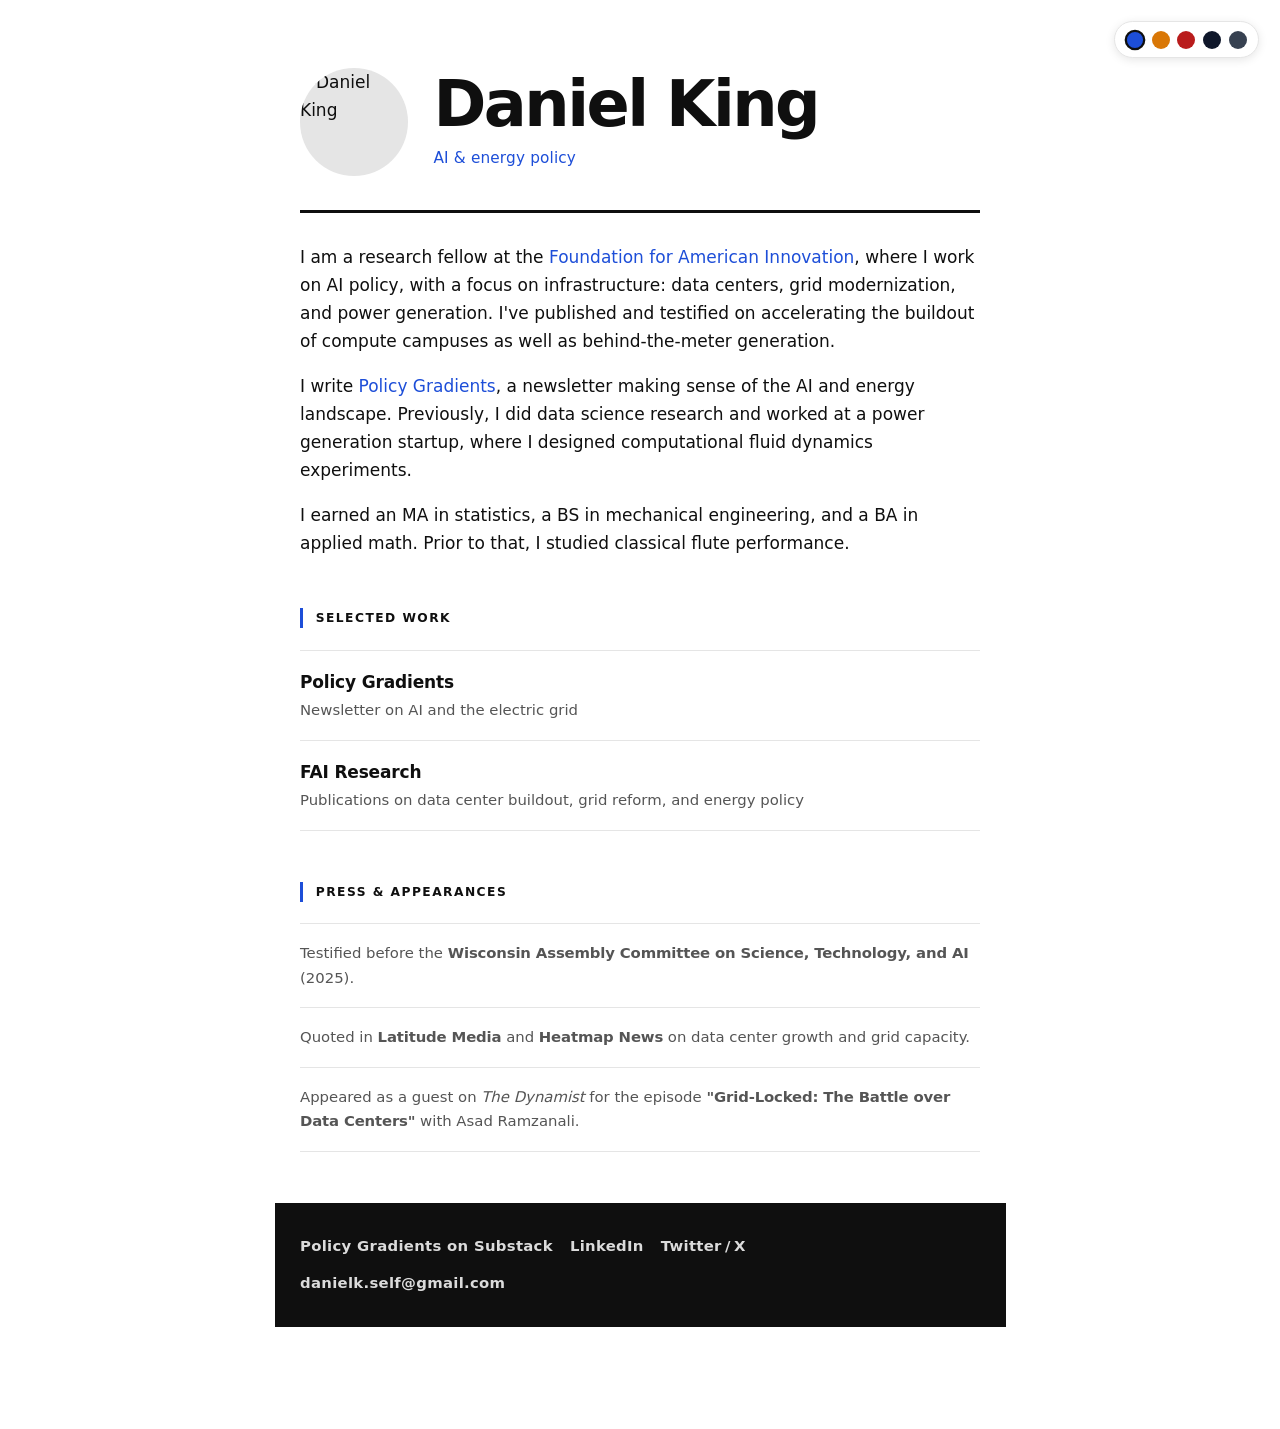
==== index.html @ 3349a97e "Add live theme switcher with 5 color schemes Co-Authored-By: Claude Sonnet 4.6 <noreply@anthropic.co" ====
<!DOCTYPE html>
<html lang="en" data-theme="blue">
<head>
  <meta charset="UTF-8">
  <meta name="viewport" content="width=device-width, initial-scale=1.0">
  <meta name="description" content="Daniel King — AI and energy policy researcher at the Foundation for American Innovation.">
  <title>Daniel King</title>
  <link rel="stylesheet" href="style.css">
</head>
<body>
  <main>

    <header>
      <img src="photo.png" alt="Daniel King" class="avatar">
      <div class="header-text">
        <h1>Daniel King</h1>
        <p class="tagline">AI &amp; energy policy</p>
      </div>
    </header>

    <section class="about">
      <p>
        I am a research fellow at the <a href="https://thefai.org">Foundation for American Innovation</a>,
        where I work on AI policy, with a focus on infrastructure: data centers, grid modernization, and power generation. I've published and testified on accelerating the buildout of compute campuses as well as behind-the-meter generation.
      </p>
      <p>
        I write <a href="https://www.policygradients.com/">Policy Gradients</a>, a newsletter
        making sense of the AI and energy landscape. Previously, I did data science research and worked at a power generation startup, where I designed computational fluid dynamics experiments.
      </p>
      <p>
        I earned an MA in statistics, a BS in mechanical engineering, and a BA in applied math. Prior to that, I studied classical flute performance.
      </p>
    </section>

    <section>
      <h2>Selected Work</h2>
      <ul class="work-list">
        <li>
          <a href="https://www.policygradients.com/">Policy Gradients</a>
          <span>Newsletter on AI and the electric grid</span>
        </li>
        <li>
          <a href="https://www.thefai.org/profile/daniel-king">FAI Research</a>
          <span>Publications on data center buildout, grid reform, and energy policy</span>
        </li>
      </ul>
    </section>

    <section>
      <h2>Press &amp; Appearances</h2>
      <ul class="work-list">
        <li>
          <span class="press">Testified before the <a href="https://wiseye.org/2025/11/05/assembly-committee-on-science-technology-and-ai-6/?startStreamAt=13943">Wisconsin Assembly Committee on Science, Technology, and AI</a> (2025).</span>
        </li>
        <li>
          <span class="press">Quoted in <a href="https://www.latitudemedia.com/news/hyperscalers-give-pjm-a-counterproposal-on-load-flexibility/">Latitude Media</a> and <a href="https://heatmap.news/politics/data-center-cancellations-2025">Heatmap News</a> on data center growth and grid capacity.</span>
        </li>
        <li>
          <span class="press">Appeared as a guest on <em>The Dynamist</em> for the episode <a href="https://open.spotify.com/episode/0bmX4rCqoXgLRL2Nr59qss">"Grid-Locked: The Battle over Data Centers"</a> with Asad Ramzanali.</span>
        </li>
      </ul>
    </section>

    <footer>
      <a href="https://www.policygradients.com/">Policy Gradients on Substack</a>
      <a href="https://www.linkedin.com/in/d-j-k">LinkedIn</a>
      <a href="https://twitter.com/The_DanielKing">Twitter&thinsp;/&thinsp;X</a>
      <a href="#" id="email-link">Email</a>
    </footer>

  </main>

  <div id="theme-switcher" aria-label="Theme switcher">
    <button data-theme="blue"  style="background:#1d4ed8" title="Blue"></button>
    <button data-theme="amber" style="background:#d97706" title="Amber"></button>
    <button data-theme="red"   style="background:#b91c1c" title="Red"></button>
    <button data-theme="navy"  style="background:#0f172a" title="Navy"></button>
    <button data-theme="mono"  style="background:#374151" title="Mono"></button>
  </div>

  <script>
    (function () {
      var saved = localStorage.getItem('theme') || 'blue';
      document.documentElement.setAttribute('data-theme', saved);

      var btns = document.querySelectorAll('#theme-switcher button');
      btns.forEach(function (btn) {
        if (btn.dataset.theme === saved) btn.classList.add('active');
        btn.addEventListener('click', function () {
          document.documentElement.setAttribute('data-theme', this.dataset.theme);
          localStorage.setItem('theme', this.dataset.theme);
          btns.forEach(function (b) { b.classList.remove('active'); });
          this.classList.add('active');
        });
      });

      var el = document.getElementById('email-link');
      var addr = ['danielk.self', 'gmail.com'].join('@');
      el.href = 'mailto:' + addr;
      el.textContent = addr;
    })();
  </script>
</body>
</html>
---- style.css ----
/* ----------------------------------------
   Themes
---------------------------------------- */

:root,
[data-theme="blue"] {
  --text:        #0f0f0f;
  --muted:       #555555;
  --bg:          #ffffff;
  --accent:      #1d4ed8;
  --border:      #e5e5e5;
  --footer-bg:   #0f0f0f;
  --footer-text: #ffffff;
  --max-w:       680px;
}

[data-theme="amber"] {
  --text:        #1e293b;
  --muted:       #64748b;
  --bg:          #ffffff;
  --accent:      #d97706;
  --border:      #e2e8f0;
  --footer-bg:   #1e293b;
  --footer-text: #ffffff;
}

[data-theme="red"] {
  --text:        #0f0f0f;
  --muted:       #555555;
  --bg:          #ffffff;
  --accent:      #b91c1c;
  --border:      #e5e5e5;
  --footer-bg:   #0f0f0f;
  --footer-text: #ffffff;
}

[data-theme="navy"] {
  --text:        #f1f5f9;
  --muted:       #94a3b8;
  --bg:          #0f172a;
  --accent:      #38bdf8;
  --border:      #1e293b;
  --footer-bg:   #020617;
  --footer-text: #f1f5f9;
}

[data-theme="mono"] {
  --text:        #0f0f0f;
  --muted:       #666666;
  --bg:          #ffffff;
  --accent:      #374151;
  --border:      #e5e5e5;
  --footer-bg:   #0f0f0f;
  --footer-text: #ffffff;
}

/* ----------------------------------------
   Base
---------------------------------------- */

*, *::before, *::after {
  box-sizing: border-box;
  margin: 0;
  padding: 0;
}

html {
  font-size: 17px;
  -webkit-font-smoothing: antialiased;
}

body {
  background: var(--bg);
  color: var(--text);
  font-family: -apple-system, BlinkMacSystemFont, 'Segoe UI', system-ui, sans-serif;
  line-height: 1.65;
  padding: 4rem 1.5rem 6rem;
  transition: background 0.2s, color 0.2s;
}

main {
  max-width: var(--max-w);
  margin: 0 auto;
}

/* ----------------------------------------
   Links
---------------------------------------- */

a {
  color: var(--accent);
  text-decoration: none;
  font-weight: 500;
  transition: opacity 0.15s;
}

a:hover {
  opacity: 0.7;
}

[data-theme="mono"] a {
  text-decoration: underline;
  text-underline-offset: 3px;
  text-decoration-thickness: 1px;
}

/* ----------------------------------------
   Header
---------------------------------------- */

header {
  display: flex;
  flex-direction: row;
  align-items: center;
  gap: 1.5rem;
  margin-bottom: 1.75rem;
  padding-bottom: 2rem;
  border-bottom: 3px solid var(--text);
}

.avatar {
  width: 108px;
  height: 108px;
  border-radius: 50%;
  object-fit: cover;
  object-position: 55% 10%;
  flex-shrink: 0;
  background: var(--border);
}

.header-text h1 {
  font-size: clamp(2.6rem, 8vw, 3.75rem);
  font-weight: 800;
  letter-spacing: -0.04em;
  line-height: 1.0;
  margin-bottom: 0.5rem;
}

.tagline {
  font-size: 0.9rem;
  font-weight: 500;
  color: var(--accent);
  letter-spacing: 0.01em;
}

.tagline a {
  color: var(--accent);
  text-decoration: underline;
  text-underline-offset: 3px;
  text-decoration-thickness: 1px;
  font-weight: 500;
}

.tagline a:hover {
  opacity: 0.7;
}

/* ----------------------------------------
   About
---------------------------------------- */

.about {
  margin-bottom: 3rem;
}

.about p {
  margin-bottom: 1rem;
}

.about p:last-child {
  margin-bottom: 0;
}

/* ----------------------------------------
   Sections
---------------------------------------- */

section {
  margin-bottom: 3rem;
}

h2 {
  font-size: 0.72rem;
  font-weight: 700;
  letter-spacing: 0.12em;
  text-transform: uppercase;
  color: var(--text);
  margin-bottom: 1.25rem;
  padding-left: 0.75rem;
  border-left: 3px solid var(--accent);
}

/* ----------------------------------------
   Work list
---------------------------------------- */

.work-list {
  list-style: none;
  display: flex;
  flex-direction: column;
  gap: 0;
}

.work-list li {
  display: flex;
  flex-direction: column;
  gap: 0.15rem;
  padding: 1rem 0;
  border-bottom: 1px solid var(--border);
}

.work-list li:first-child {
  border-top: 1px solid var(--border);
}

.work-list a {
  font-size: 1rem;
  font-weight: 600;
  color: var(--text);
  letter-spacing: -0.01em;
}

.work-list a:hover {
  color: var(--accent);
  opacity: 1;
}

.work-list span {
  font-size: 0.875rem;
  color: var(--muted);
  font-weight: 400;
}

.work-list .press {
  font-size: 0.875rem;
  color: var(--muted);
  font-weight: 400;
}

.work-list .press a {
  font-size: 0.875rem;
  font-weight: 600;
  color: var(--muted);
}

.work-list .press a:hover {
  color: var(--accent);
  opacity: 1;
}

/* ----------------------------------------
   Footer links
---------------------------------------- */

footer {
  display: flex;
  flex-wrap: wrap;
  gap: 0;
  margin-top: 1rem;
  background: var(--footer-bg);
  padding: 1.5rem;
  margin-left: -1.5rem;
  margin-right: -1.5rem;
}

footer a {
  font-size: 0.875rem;
  font-weight: 600;
  color: var(--footer-text);
  letter-spacing: 0.02em;
  padding: 0.35rem 1rem 0.35rem 0;
  opacity: 0.85;
  transition: opacity 0.15s;
}

footer a:hover {
  opacity: 1;
}

/* ----------------------------------------
   Theme switcher
---------------------------------------- */

#theme-switcher {
  position: fixed;
  top: 1.25rem;
  right: 1.25rem;
  display: flex;
  align-items: center;
  gap: 0.45rem;
  z-index: 999;
  background: var(--bg);
  border: 1px solid var(--border);
  padding: 0.5rem 0.65rem;
  border-radius: 99px;
  box-shadow: 0 2px 10px rgba(0,0,0,0.1);
}

#theme-switcher button {
  width: 18px;
  height: 18px;
  border-radius: 50%;
  border: 2px solid transparent;
  cursor: pointer;
  padding: 0;
  transition: transform 0.15s, border-color 0.15s;
}

#theme-switcher button:hover {
  transform: scale(1.25);
}

#theme-switcher button.active {
  border-color: var(--text);
  transform: scale(1.15);
}

/* ----------------------------------------
   Responsive
---------------------------------------- */

@media (max-width: 480px) {
  html {
    font-size: 16px;
  }

  body {
    padding: 2.5rem 1.25rem 4rem;
  }

  footer {
    margin-left: -1.25rem;
    margin-right: -1.25rem;
  }

  #theme-switcher {
    top: 0.75rem;
    right: 0.75rem;
  }
}
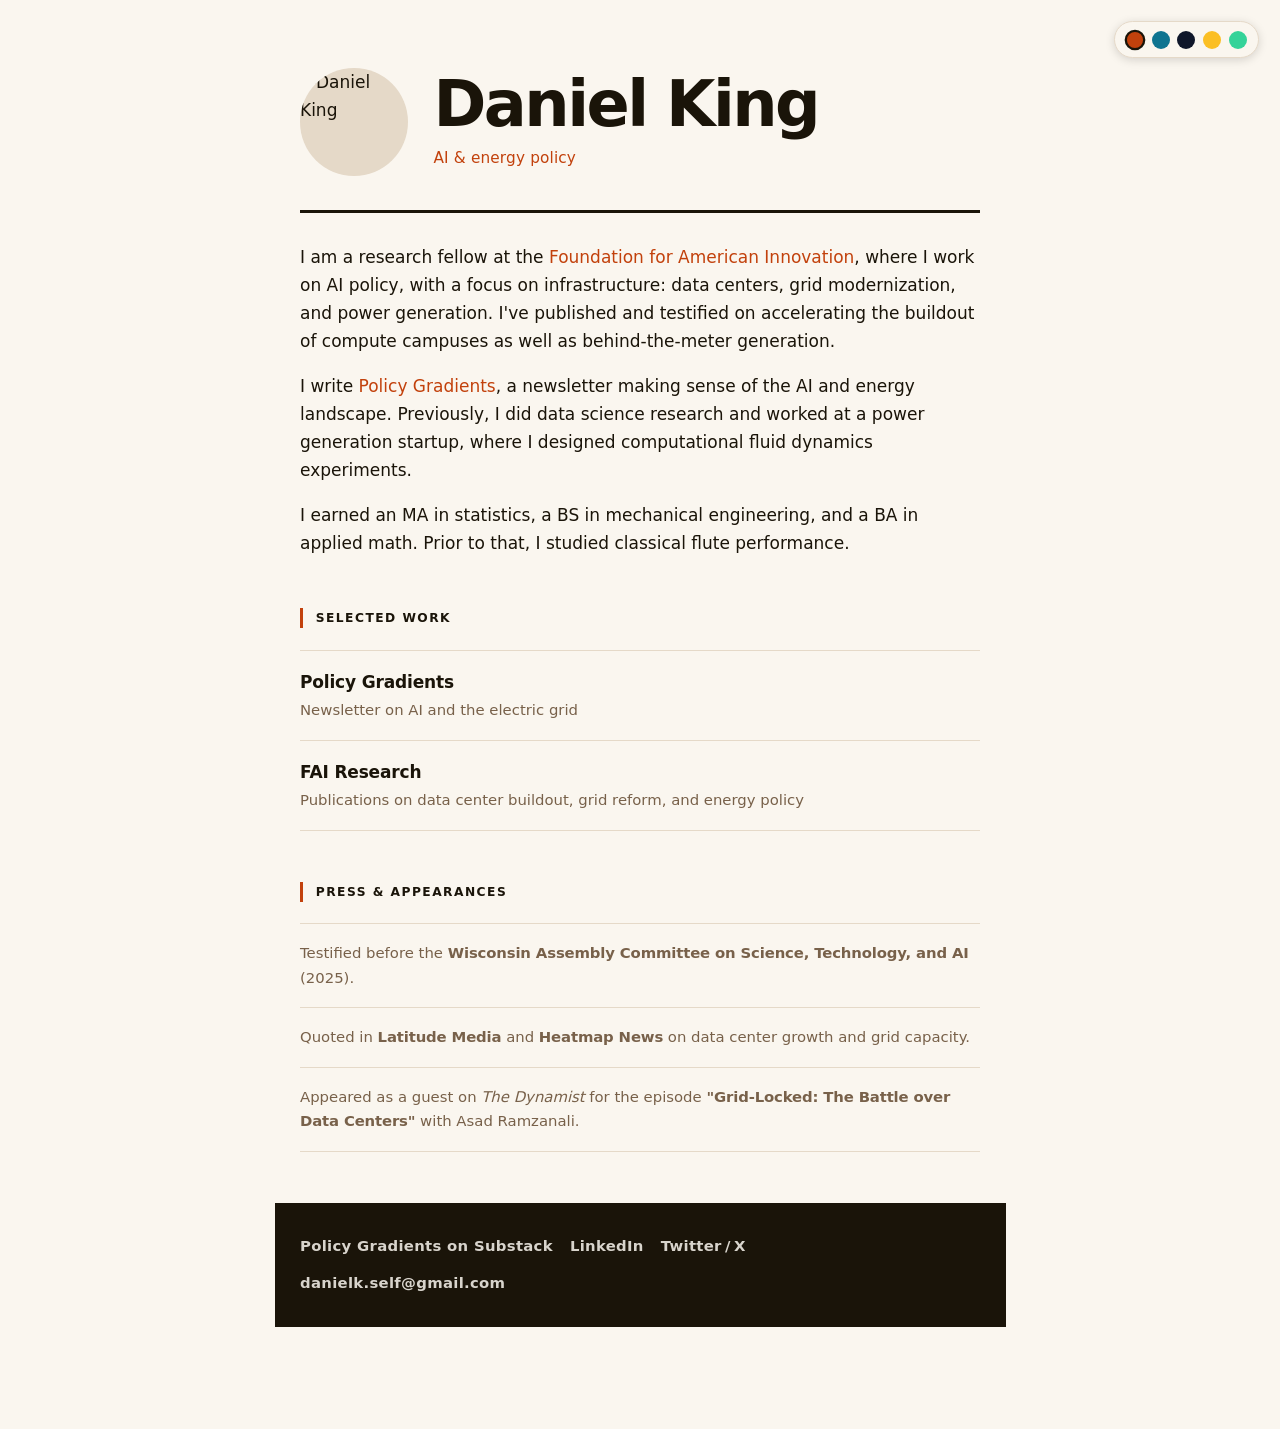
==== commit 416a9156: "Replace themes: parchment, fog (light) + navy, charcoal, forest (dark) Co-Authored-By: Claude Sonnet" ====
--- a/index.html
+++ b/index.html
@@ -1,5 +1,5 @@
 <!DOCTYPE html>
-<html lang="en" data-theme="blue">
+<html lang="en" data-theme="parchment">
 <head>
   <meta charset="UTF-8">
   <meta name="viewport" content="width=device-width, initial-scale=1.0">
@@ -71,16 +71,16 @@
   </main>
 
   <div id="theme-switcher" aria-label="Theme switcher">
-    <button data-theme="blue"  style="background:#1d4ed8" title="Blue"></button>
-    <button data-theme="amber" style="background:#d97706" title="Amber"></button>
-    <button data-theme="red"   style="background:#b91c1c" title="Red"></button>
-    <button data-theme="navy"  style="background:#0f172a" title="Navy"></button>
-    <button data-theme="mono"  style="background:#374151" title="Mono"></button>
+    <button data-theme="parchment" style="background:#c2410c" title="Parchment"></button>
+    <button data-theme="fog"       style="background:#0e7490" title="Fog"></button>
+    <button data-theme="navy"      style="background:#0f172a" title="Navy"></button>
+    <button data-theme="charcoal"  style="background:#fbbf24" title="Charcoal"></button>
+    <button data-theme="forest"    style="background:#34d399" title="Forest"></button>
   </div>
 
   <script>
     (function () {
-      var saved = localStorage.getItem('theme') || 'blue';
+      var saved = localStorage.getItem('theme') || 'parchment';
       document.documentElement.setAttribute('data-theme', saved);
 
       var btns = document.querySelectorAll('#theme-switcher button');
--- a/style.css
+++ b/style.css
@@ -3,35 +3,25 @@
 ---------------------------------------- */
 
 :root,
-[data-theme="blue"] {
-  --text:        #0f0f0f;
-  --muted:       #555555;
-  --bg:          #ffffff;
-  --accent:      #1d4ed8;
-  --border:      #e5e5e5;
-  --footer-bg:   #0f0f0f;
-  --footer-text: #ffffff;
+[data-theme="parchment"] {
+  --text:        #1a1409;
+  --muted:       #78614a;
+  --bg:          #faf6ef;
+  --accent:      #c2410c;
+  --border:      #e5d9c8;
+  --footer-bg:   #1a1409;
+  --footer-text: #faf6ef;
   --max-w:       680px;
 }
 
-[data-theme="amber"] {
-  --text:        #1e293b;
-  --muted:       #64748b;
-  --bg:          #ffffff;
-  --accent:      #d97706;
-  --border:      #e2e8f0;
-  --footer-bg:   #1e293b;
-  --footer-text: #ffffff;
-}
-
-[data-theme="red"] {
-  --text:        #0f0f0f;
-  --muted:       #555555;
-  --bg:          #ffffff;
-  --accent:      #b91c1c;
-  --border:      #e5e5e5;
-  --footer-bg:   #0f0f0f;
-  --footer-text: #ffffff;
+[data-theme="fog"] {
+  --text:        #1e2d3d;
+  --muted:       #5c7a96;
+  --bg:          #eef1f6;
+  --accent:      #0e7490;
+  --border:      #d0dae6;
+  --footer-bg:   #1e2d3d;
+  --footer-text: #eef1f6;
 }
 
 [data-theme="navy"] {
@@ -44,14 +34,24 @@
   --footer-text: #f1f5f9;
 }
 
-[data-theme="mono"] {
-  --text:        #0f0f0f;
-  --muted:       #666666;
-  --bg:          #ffffff;
-  --accent:      #374151;
-  --border:      #e5e5e5;
-  --footer-bg:   #0f0f0f;
-  --footer-text: #ffffff;
+[data-theme="charcoal"] {
+  --text:        #fafaf9;
+  --muted:       #a8a29e;
+  --bg:          #1c1917;
+  --accent:      #fbbf24;
+  --border:      #292524;
+  --footer-bg:   #0c0a09;
+  --footer-text: #fafaf9;
+}
+
+[data-theme="forest"] {
+  --text:        #ecfdf5;
+  --muted:       #86b3a0;
+  --bg:          #0d1f14;
+  --accent:      #34d399;
+  --border:      #1a3328;
+  --footer-bg:   #060f0a;
+  --footer-text: #ecfdf5;
 }
 
 /* ----------------------------------------
@@ -75,7 +75,7 @@
   font-family: -apple-system, BlinkMacSystemFont, 'Segoe UI', system-ui, sans-serif;
   line-height: 1.65;
   padding: 4rem 1.5rem 6rem;
-  transition: background 0.2s, color 0.2s;
+  transition: background 0.25s, color 0.25s;
 }
 
 main {
@@ -96,12 +96,6 @@
 
 a:hover {
   opacity: 0.7;
-}
-
-[data-theme="mono"] a {
-  text-decoration: underline;
-  text-underline-offset: 3px;
-  text-decoration-thickness: 1px;
 }
 
 /* ----------------------------------------
@@ -249,7 +243,7 @@
 }
 
 /* ----------------------------------------
-   Footer links
+   Footer
 ---------------------------------------- */
 
 footer {
@@ -293,7 +287,7 @@
   border: 1px solid var(--border);
   padding: 0.5rem 0.65rem;
   border-radius: 99px;
-  box-shadow: 0 2px 10px rgba(0,0,0,0.1);
+  box-shadow: 0 2px 10px rgba(0,0,0,0.15);
 }
 
 #theme-switcher button {
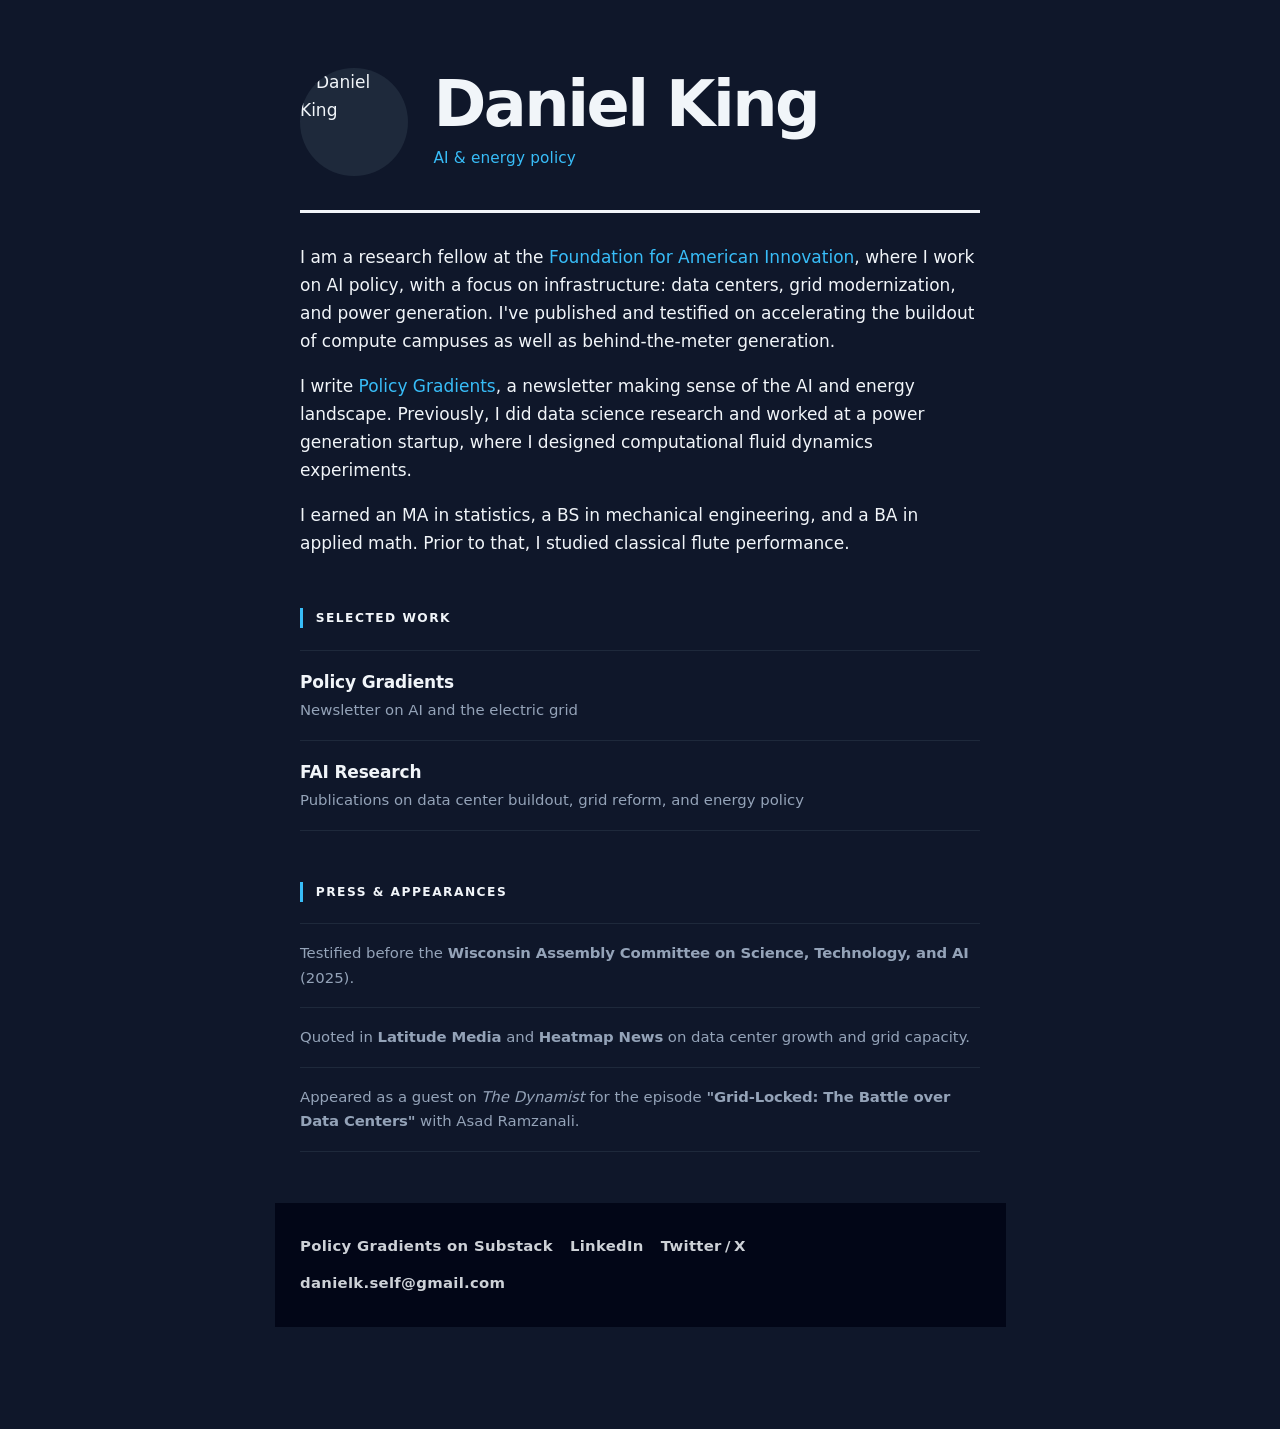
==== commit efc673ef: "Lock to navy theme, archive other themes in CSS, remove switcher UI Co-Authored-By: Claude Sonnet 4." ====
--- a/index.html
+++ b/index.html
@@ -1,5 +1,5 @@
 <!DOCTYPE html>
-<html lang="en" data-theme="parchment">
+<html lang="en" data-theme="navy"><!-- theme options: navy | parchment | fog | charcoal | forest -->
 <head>
   <meta charset="UTF-8">
   <meta name="viewport" content="width=device-width, initial-scale=1.0">
@@ -69,36 +69,11 @@
     </footer>
 
   </main>
-
-  <div id="theme-switcher" aria-label="Theme switcher">
-    <button data-theme="parchment" style="background:#c2410c" title="Parchment"></button>
-    <button data-theme="fog"       style="background:#0e7490" title="Fog"></button>
-    <button data-theme="navy"      style="background:#0f172a" title="Navy"></button>
-    <button data-theme="charcoal"  style="background:#fbbf24" title="Charcoal"></button>
-    <button data-theme="forest"    style="background:#34d399" title="Forest"></button>
-  </div>
-
   <script>
-    (function () {
-      var saved = localStorage.getItem('theme') || 'parchment';
-      document.documentElement.setAttribute('data-theme', saved);
-
-      var btns = document.querySelectorAll('#theme-switcher button');
-      btns.forEach(function (btn) {
-        if (btn.dataset.theme === saved) btn.classList.add('active');
-        btn.addEventListener('click', function () {
-          document.documentElement.setAttribute('data-theme', this.dataset.theme);
-          localStorage.setItem('theme', this.dataset.theme);
-          btns.forEach(function (b) { b.classList.remove('active'); });
-          this.classList.add('active');
-        });
-      });
-
-      var el = document.getElementById('email-link');
-      var addr = ['danielk.self', 'gmail.com'].join('@');
-      el.href = 'mailto:' + addr;
-      el.textContent = addr;
-    })();
+    var el = document.getElementById('email-link');
+    var addr = ['danielk.self', 'gmail.com'].join('@');
+    el.href = 'mailto:' + addr;
+    el.textContent = addr;
   </script>
 </body>
 </html>
--- a/style.css
+++ b/style.css
@@ -1,8 +1,27 @@
 /* ----------------------------------------
-   Themes
----------------------------------------- */
-
-:root,
+   Active Theme
+   To switch: change data-theme="navy" on
+   the <html> tag in index.html.
+   Options: navy | parchment | fog | charcoal | forest
+---------------------------------------- */
+
+[data-theme="navy"] {
+  --text:        #f1f5f9;
+  --muted:       #94a3b8;
+  --bg:          #0f172a;
+  --accent:      #38bdf8;
+  --border:      #1e293b;
+  --footer-bg:   #020617;
+  --footer-text: #f1f5f9;
+}
+
+/* ----------------------------------------
+   Theme Archive
+   Uncomment any block + set data-theme
+   on <html> to preview.
+---------------------------------------- */
+
+/*
 [data-theme="parchment"] {
   --text:        #1a1409;
   --muted:       #78614a;
@@ -11,7 +30,6 @@
   --border:      #e5d9c8;
   --footer-bg:   #1a1409;
   --footer-text: #faf6ef;
-  --max-w:       680px;
 }
 
 [data-theme="fog"] {
@@ -24,16 +42,6 @@
   --footer-text: #eef1f6;
 }
 
-[data-theme="navy"] {
-  --text:        #f1f5f9;
-  --muted:       #94a3b8;
-  --bg:          #0f172a;
-  --accent:      #38bdf8;
-  --border:      #1e293b;
-  --footer-bg:   #020617;
-  --footer-text: #f1f5f9;
-}
-
 [data-theme="charcoal"] {
   --text:        #fafaf9;
   --muted:       #a8a29e;
@@ -53,6 +61,7 @@
   --footer-bg:   #060f0a;
   --footer-text: #ecfdf5;
 }
+*/
 
 /* ----------------------------------------
    Base
@@ -62,6 +71,10 @@
   box-sizing: border-box;
   margin: 0;
   padding: 0;
+}
+
+:root {
+  --max-w: 680px;
 }
 
 html {
@@ -75,7 +88,6 @@
   font-family: -apple-system, BlinkMacSystemFont, 'Segoe UI', system-ui, sans-serif;
   line-height: 1.65;
   padding: 4rem 1.5rem 6rem;
-  transition: background 0.25s, color 0.25s;
 }
 
 main {
@@ -272,44 +284,6 @@
 }
 
 /* ----------------------------------------
-   Theme switcher
----------------------------------------- */
-
-#theme-switcher {
-  position: fixed;
-  top: 1.25rem;
-  right: 1.25rem;
-  display: flex;
-  align-items: center;
-  gap: 0.45rem;
-  z-index: 999;
-  background: var(--bg);
-  border: 1px solid var(--border);
-  padding: 0.5rem 0.65rem;
-  border-radius: 99px;
-  box-shadow: 0 2px 10px rgba(0,0,0,0.15);
-}
-
-#theme-switcher button {
-  width: 18px;
-  height: 18px;
-  border-radius: 50%;
-  border: 2px solid transparent;
-  cursor: pointer;
-  padding: 0;
-  transition: transform 0.15s, border-color 0.15s;
-}
-
-#theme-switcher button:hover {
-  transform: scale(1.25);
-}
-
-#theme-switcher button.active {
-  border-color: var(--text);
-  transform: scale(1.15);
-}
-
-/* ----------------------------------------
    Responsive
 ---------------------------------------- */
 
@@ -326,9 +300,4 @@
     margin-left: -1.25rem;
     margin-right: -1.25rem;
   }
-
-  #theme-switcher {
-    top: 0.75rem;
-    right: 0.75rem;
-  }
-}
+}
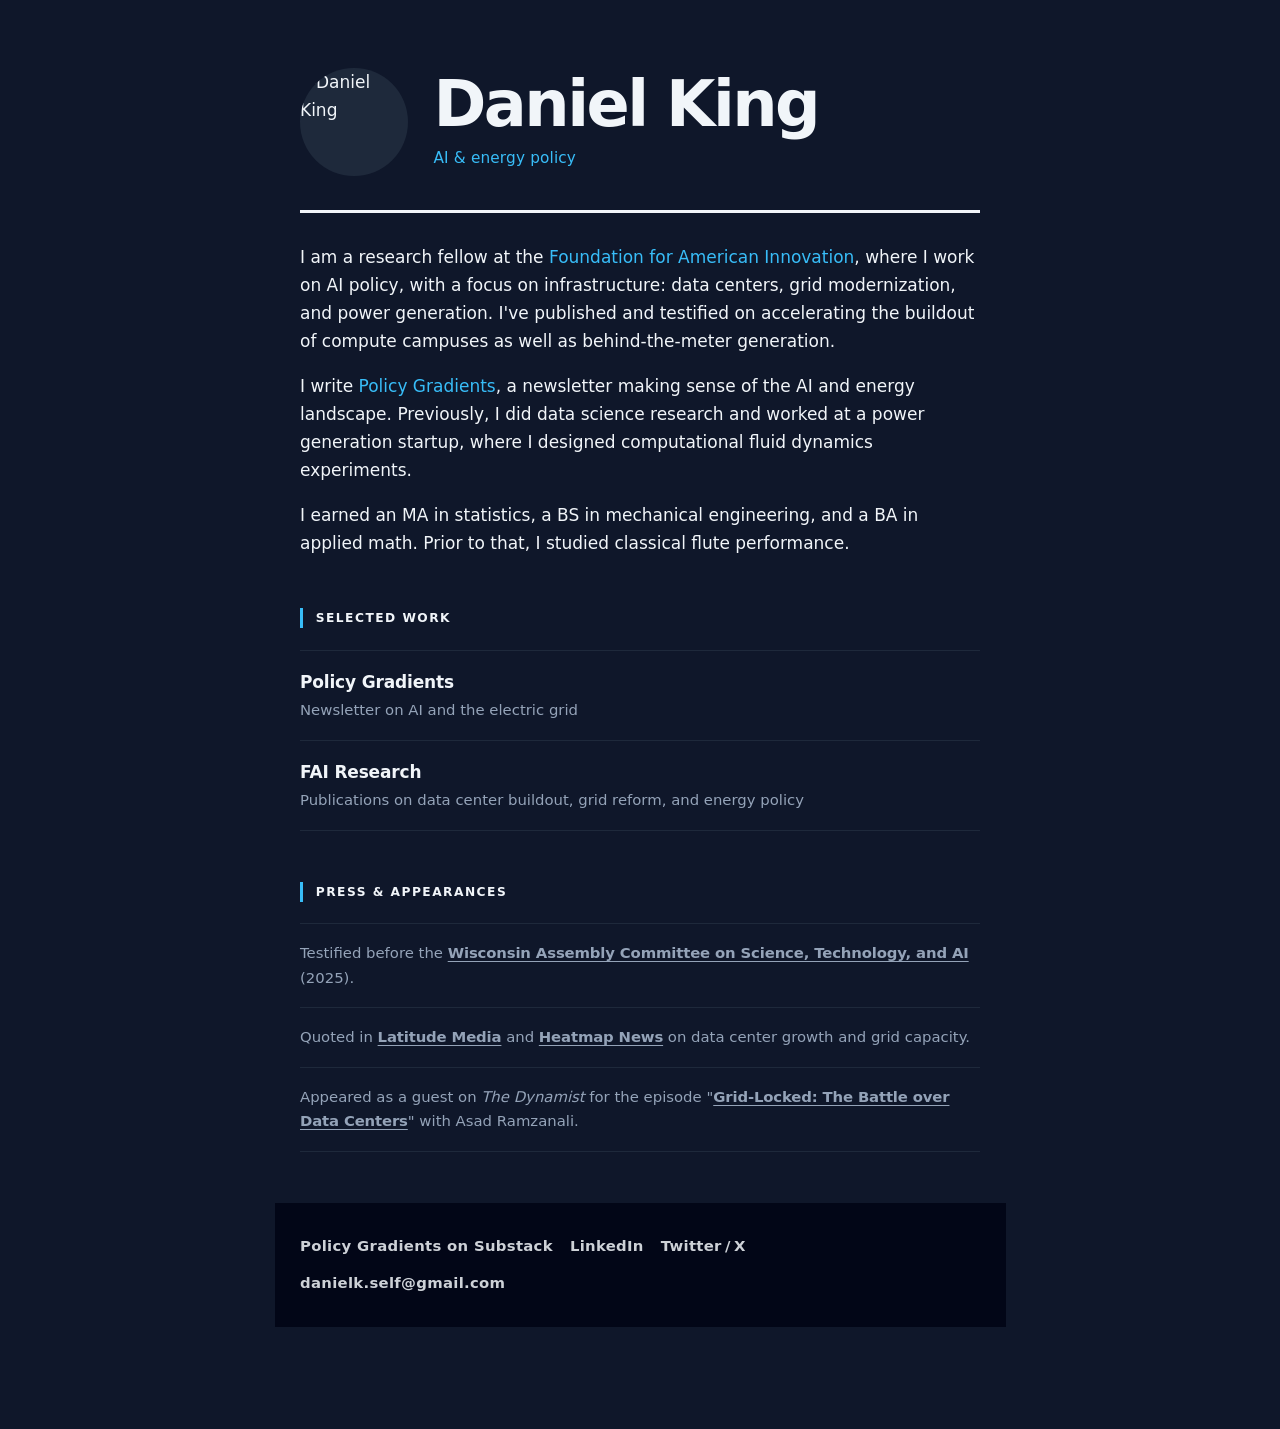
==== commit 8e79acb5: "Add underlines to press links; move quotes outside podcast link Co-Authored-By: Claude Sonnet 4.6 <n" ====
--- a/index.html
+++ b/index.html
@@ -56,7 +56,7 @@
           <span class="press">Quoted in <a href="https://www.latitudemedia.com/news/hyperscalers-give-pjm-a-counterproposal-on-load-flexibility/">Latitude Media</a> and <a href="https://heatmap.news/politics/data-center-cancellations-2025">Heatmap News</a> on data center growth and grid capacity.</span>
         </li>
         <li>
-          <span class="press">Appeared as a guest on <em>The Dynamist</em> for the episode <a href="https://open.spotify.com/episode/0bmX4rCqoXgLRL2Nr59qss">"Grid-Locked: The Battle over Data Centers"</a> with Asad Ramzanali.</span>
+          <span class="press">Appeared as a guest on <em>The Dynamist</em> for the episode "<a href="https://open.spotify.com/episode/0bmX4rCqoXgLRL2Nr59qss">Grid-Locked: The Battle over Data Centers</a>" with Asad Ramzanali.</span>
         </li>
       </ul>
     </section>
--- a/style.css
+++ b/style.css
@@ -247,6 +247,9 @@
   font-size: 0.875rem;
   font-weight: 600;
   color: var(--muted);
+  text-decoration: underline;
+  text-underline-offset: 3px;
+  text-decoration-thickness: 1px;
 }
 
 .work-list .press a:hover {
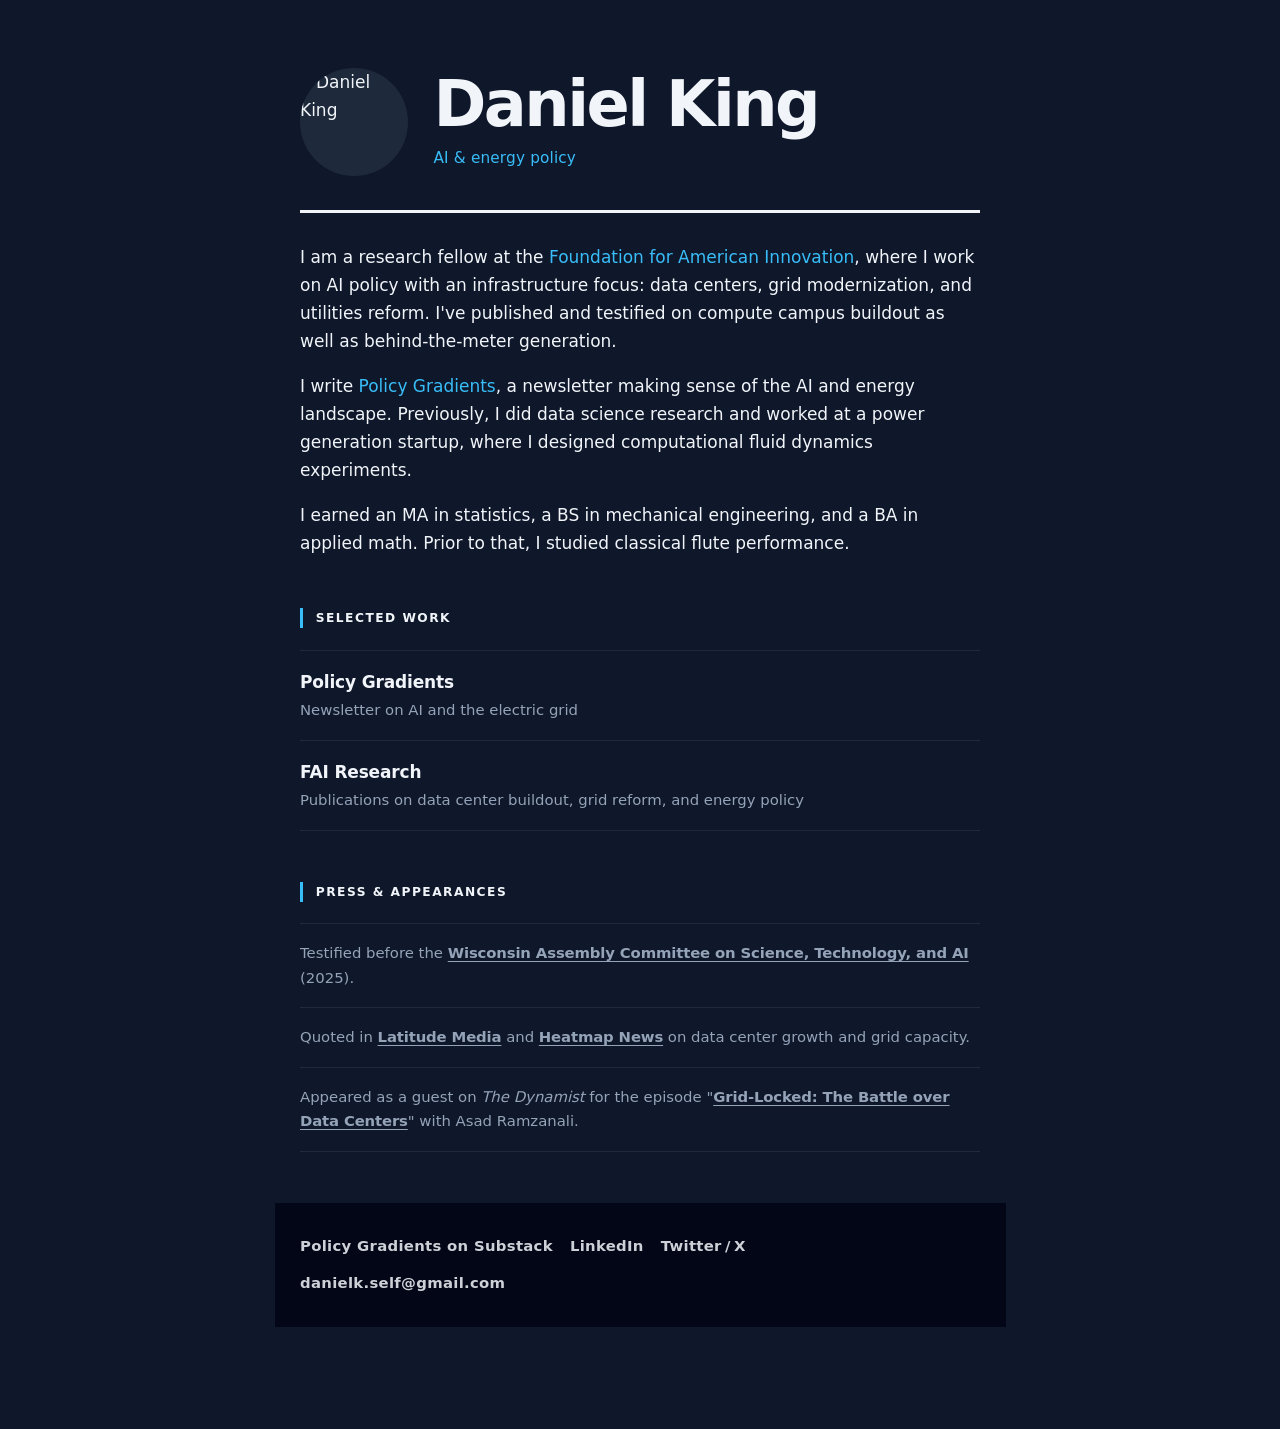
==== commit 7bb198e3: "Update bio first paragraph wording Co-Authored-By: Claude Sonnet 4.6 <noreply@anthropic.com>" ====
--- a/index.html
+++ b/index.html
@@ -21,7 +21,7 @@
     <section class="about">
       <p>
         I am a research fellow at the <a href="https://thefai.org">Foundation for American Innovation</a>,
-        where I work on AI policy, with a focus on infrastructure: data centers, grid modernization, and power generation. I've published and testified on accelerating the buildout of compute campuses as well as behind-the-meter generation.
+        where I work on AI policy with an infrastructure focus: data centers, grid modernization, and utilities reform. I've published and testified on compute campus buildout as well as behind-the-meter generation.
       </p>
       <p>
         I write <a href="https://www.policygradients.com/">Policy Gradients</a>, a newsletter
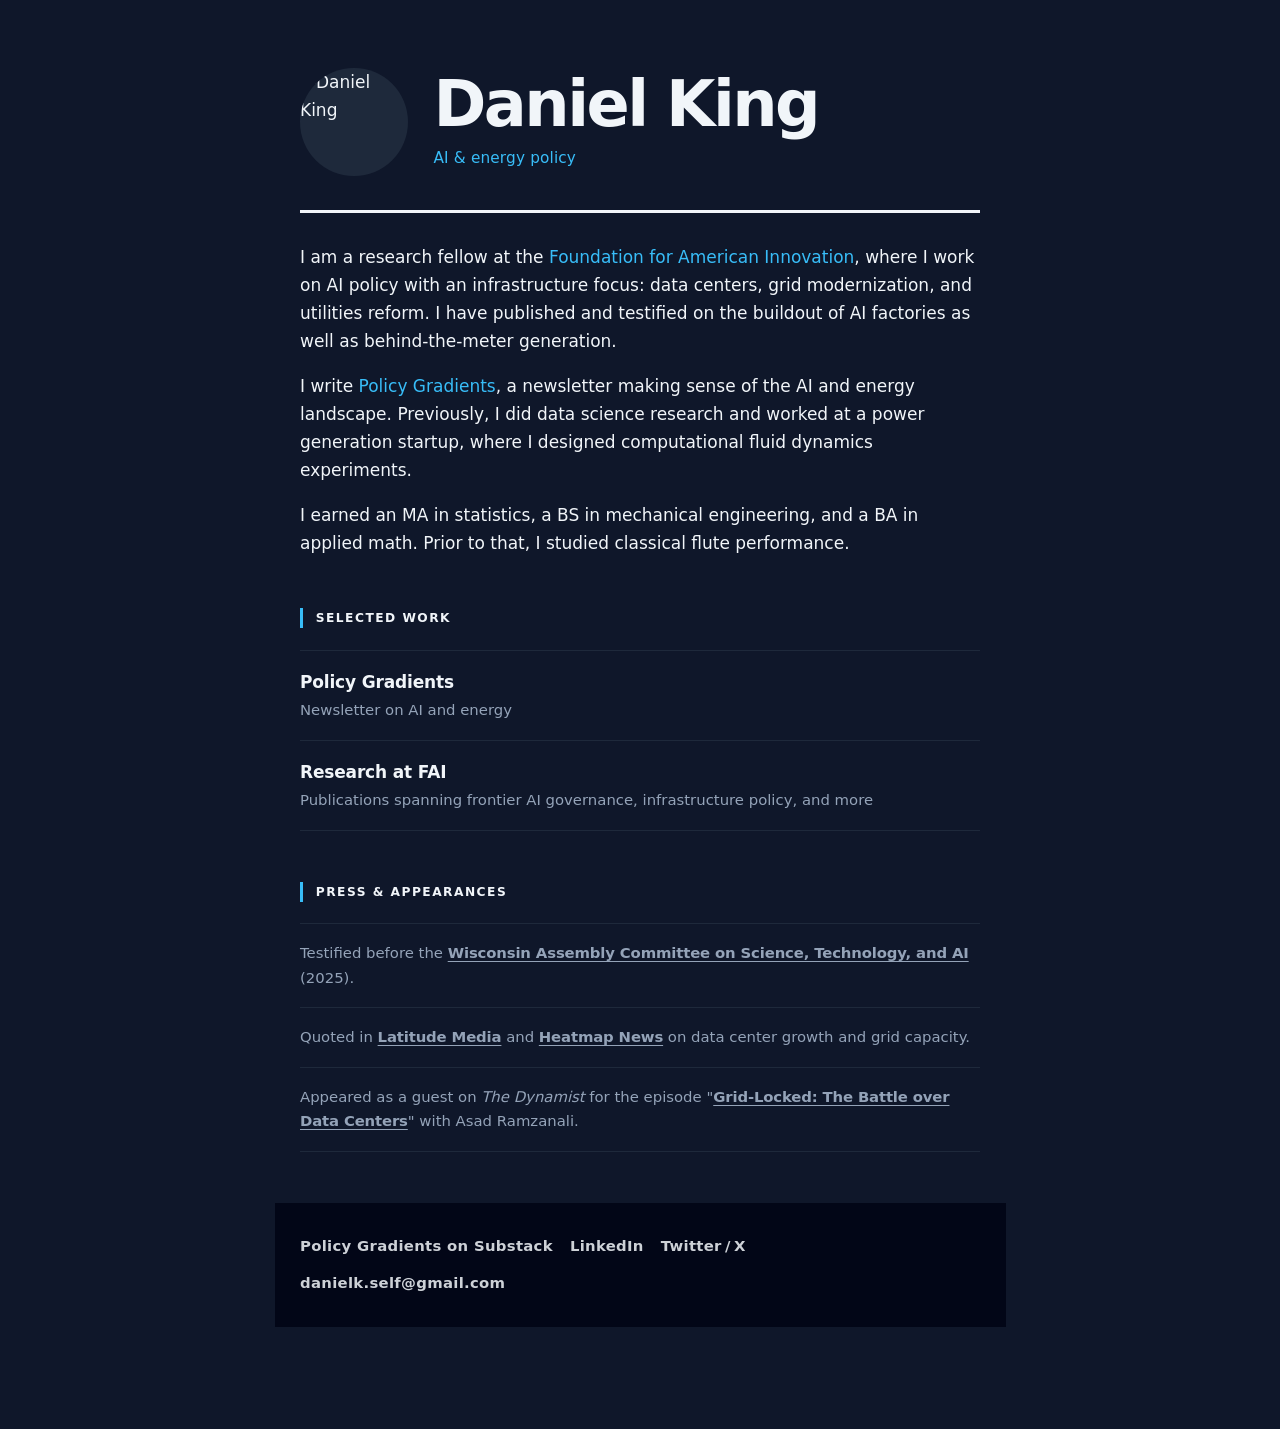
==== commit 7953141f: "Update bio and Selected Work items - Rephrase AI factories sentence in bio - Update Policy Gradients" ====
--- a/index.html
+++ b/index.html
@@ -5,6 +5,7 @@
   <meta name="viewport" content="width=device-width, initial-scale=1.0">
   <meta name="description" content="Daniel King — AI and energy policy researcher at the Foundation for American Innovation.">
   <title>Daniel King</title>
+  <link rel="icon" type="image/svg+xml" href="favicon.svg">
   <link rel="stylesheet" href="style.css">
 </head>
 <body>
@@ -21,7 +22,7 @@
     <section class="about">
       <p>
         I am a research fellow at the <a href="https://thefai.org">Foundation for American Innovation</a>,
-        where I work on AI policy with an infrastructure focus: data centers, grid modernization, and utilities reform. I've published and testified on compute campus buildout as well as behind-the-meter generation.
+        where I work on AI policy with an infrastructure focus: data centers, grid modernization, and utilities reform. I have published and testified on the buildout of AI factories as well as behind-the-meter generation.
       </p>
       <p>
         I write <a href="https://www.policygradients.com/">Policy Gradients</a>, a newsletter
@@ -37,11 +38,11 @@
       <ul class="work-list">
         <li>
           <a href="https://www.policygradients.com/">Policy Gradients</a>
-          <span>Newsletter on AI and the electric grid</span>
+          <span>Newsletter on AI and energy</span>
         </li>
         <li>
-          <a href="https://www.thefai.org/profile/daniel-king">FAI Research</a>
-          <span>Publications on data center buildout, grid reform, and energy policy</span>
+          <a href="https://www.thefai.org/profile/daniel-king">Research at FAI</a>
+          <span>Publications spanning frontier AI governance, infrastructure policy, and more</span>
         </li>
       </ul>
     </section>
